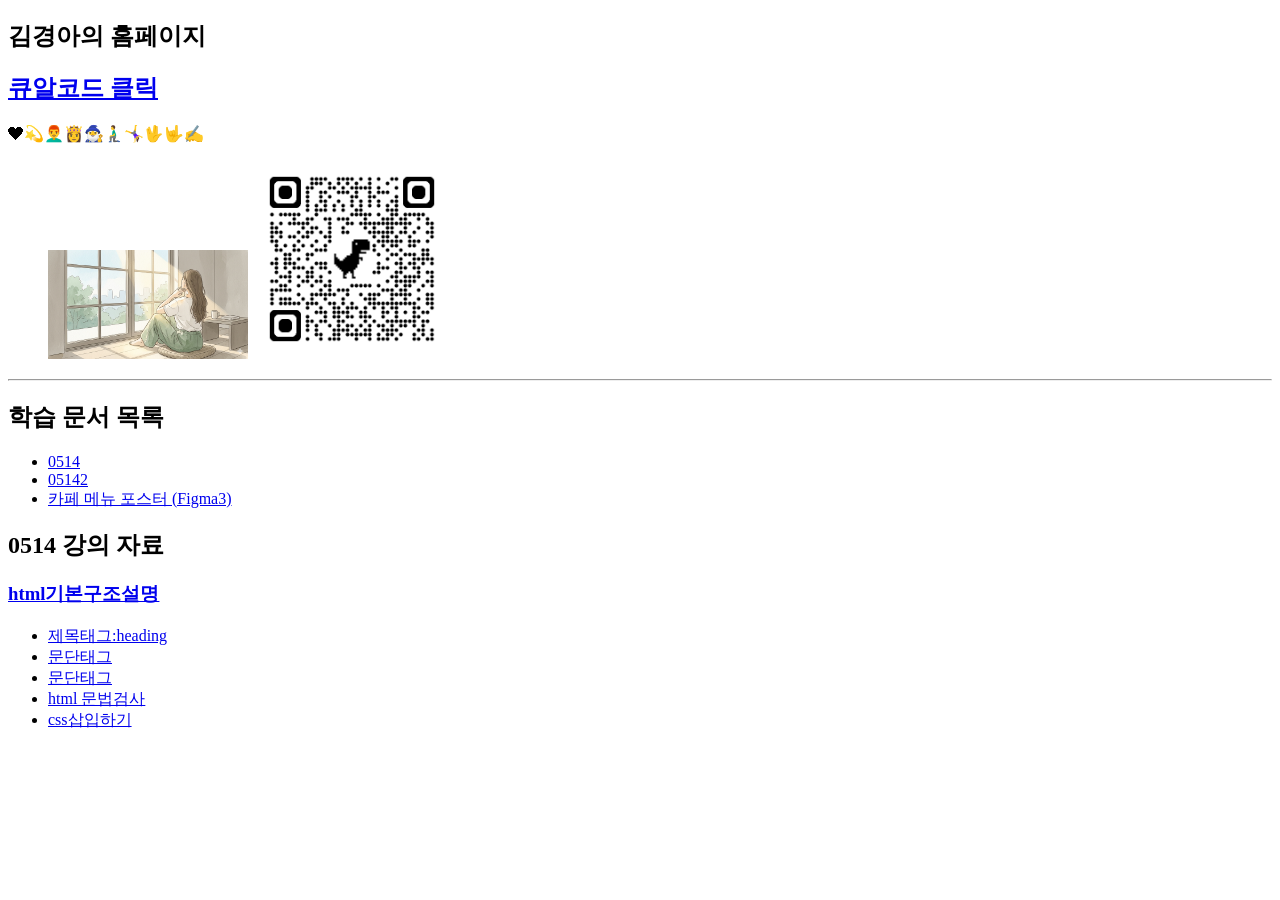
==== index.html @ 0fc68059 "최초커밋" ====
<!DOCTYPE html>
<html lang="ko">

<head>
    <meta charset="UTF-8">
    <link rel="icon" href="favicon.svg" type="image/svg+xml">
    <title>시멘틱 구조 변경</title>
</head>

<body>
    <!-- 상단 네비게이션 및 주요 링크 섹션 -->
    <header>
        <nav>
            <h1>김경아의 홈페이지</h1>
            <h2><a href="qr.html">큐알코드 클릭</a></h2>
        </nav>
        <p>❤💫👨‍🦰👸🧙‍♂️🧎‍♂️🤸‍♀️🖖🤟✍</p>
    </header>
    <!-- 이미지 콘텐츠 영역 -->
    <section>
        <figure>
            <img src="./ex01/1.png" alt="소개 이미지 1" width="200">
            <img src="./ex01/qr.png" alt="큐알코드 이미지" width="200">
        </figure>
    </section>
    <hr>
    <!-- 문서 목록 및 학습 링크 메인 콘텐츠 -->
    <main>
        <section>
            <h2>학습 문서 목록</h2>
            <nav>
                <ul>
                    <li><a href="docs/html_basic_structure.html">0514</a></li>
                    <li><a href="docs/html_basic_structure.html">05142</a></li>
                    <li><a href="figma3.html">카페 메뉴 포스터 (Figma3)</a></li>
                </ul>
            </nav>
        </section>
        <section>
            <h2>0514 강의 자료</h2>
            <article>
                <h3><a href="docs/html_basic_structure.html">html기본구조설명</a></h3>
                <nav>
                    <ul>
                        <li><a href="01/ex1-4.html">제목태그:heading</a></li>
                        <li><a href="01/ex1-5.html">문단태그</a></li>
                        <li><a href="01/ex1-5.html">문단태그</a></li>
                        <li><a href="https://validator.w3.org/">html 문법검사</a></li>
                        <li><a href="02/ex2-1.html">css삽입하기</a></li>
                    </ul>
                </nav>
            </article>
        </section>
    </main>
</body>

</html>
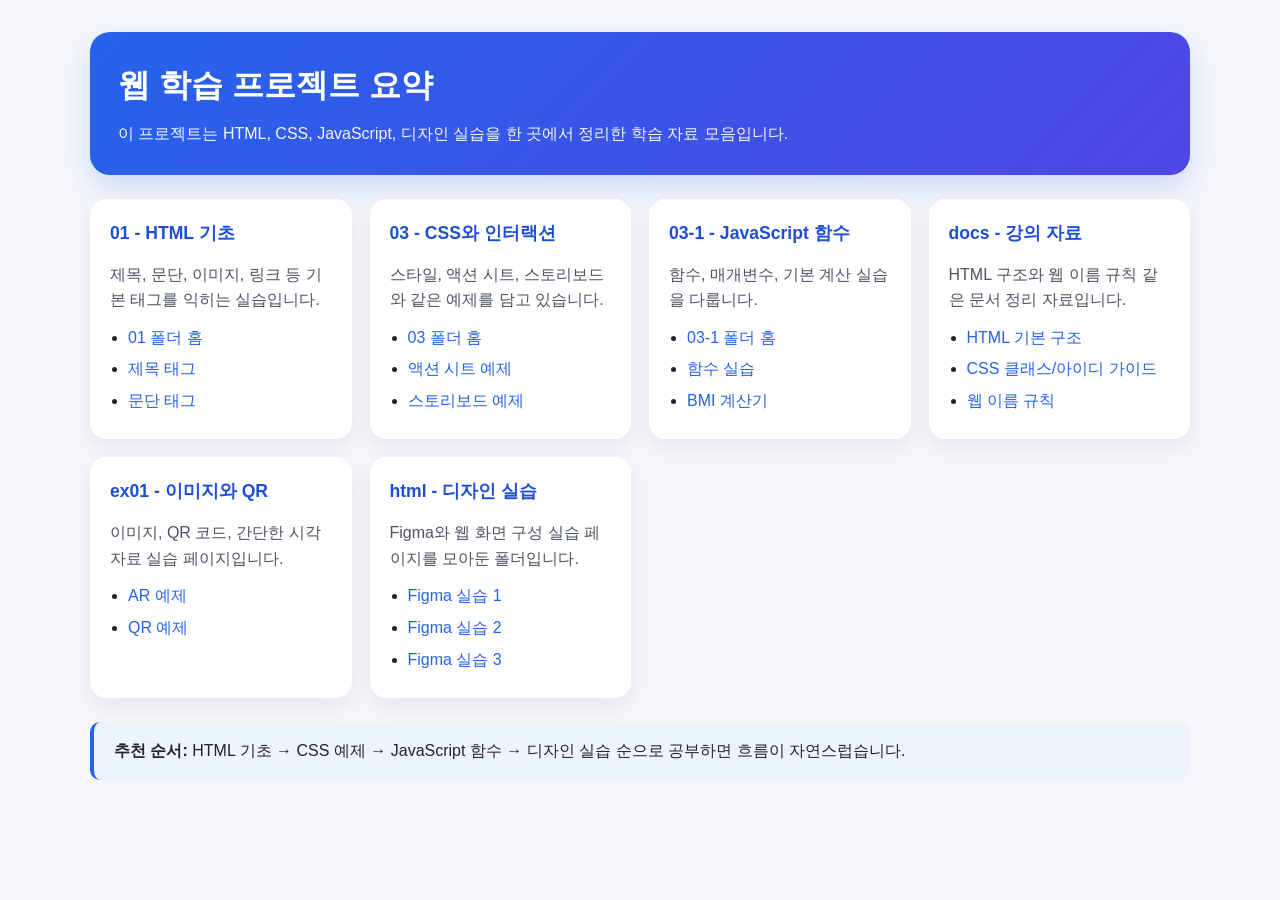
==== commit 49ea98ce: "인덱스정리" ====
--- a/index.html
+++ b/index.html
@@ -1,57 +1,170 @@
 <!DOCTYPE html>
 <html lang="ko">
-
 <head>
     <meta charset="UTF-8">
-    <link rel="icon" href="favicon.svg" type="image/svg+xml">
-    <title>시멘틱 구조 변경</title>
+    <meta name="viewport" content="width=device-width, initial-scale=1.0">
+    <title>웹 학습 프로젝트 요약</title>
+    <style>
+        :root {
+            color-scheme: light;
+            font-family: "Malgun Gothic", "Apple SD Gothic Neo", sans-serif;
+        }
+
+        body {
+            margin: 0;
+            background: #f5f7fb;
+            color: #223;
+            line-height: 1.6;
+        }
+
+        .wrap {
+            max-width: 1100px;
+            margin: 0 auto;
+            padding: 32px 20px 60px;
+        }
+
+        .hero {
+            background: linear-gradient(135deg, #2563eb, #4f46e5);
+            color: white;
+            padding: 28px;
+            border-radius: 20px;
+            box-shadow: 0 12px 30px rgba(37, 99, 235, 0.2);
+        }
+
+        .hero h1 {
+            margin: 0 0 10px;
+            font-size: 2rem;
+        }
+
+        .hero p {
+            margin: 0;
+            font-size: 1rem;
+            opacity: 0.95;
+        }
+
+        .grid {
+            display: grid;
+            grid-template-columns: repeat(auto-fit, minmax(240px, 1fr));
+            gap: 18px;
+            margin-top: 24px;
+        }
+
+        .card {
+            background: white;
+            border-radius: 16px;
+            padding: 20px;
+            box-shadow: 0 8px 22px rgba(15, 23, 42, 0.08);
+        }
+
+        .card h2 {
+            margin-top: 0;
+            font-size: 1.1rem;
+            color: #1d4ed8;
+        }
+
+        .card p {
+            margin: 8px 0 12px;
+            color: #4b5563;
+        }
+
+        .card ul {
+            padding-left: 18px;
+            margin: 0;
+        }
+
+        .card li {
+            margin-bottom: 6px;
+        }
+
+        .card a {
+            color: #2563eb;
+            text-decoration: none;
+        }
+
+        .card a:hover {
+            text-decoration: underline;
+        }
+
+        .note {
+            margin-top: 24px;
+            background: #eef4ff;
+            border-left: 4px solid #2563eb;
+            padding: 16px 20px;
+            border-radius: 10px;
+        }
+    </style>
 </head>
+<body>
+    <div class="wrap">
+        <header class="hero">
+            <h1>웹 학습 프로젝트 요약</h1>
+            <p>이 프로젝트는 HTML, CSS, JavaScript, 디자인 실습을 한 곳에서 정리한 학습 자료 모음입니다.</p>
+        </header>
 
-<body>
-    <!-- 상단 네비게이션 및 주요 링크 섹션 -->
-    <header>
-        <nav>
-            <h1>김경아의 홈페이지</h1>
-            <h2><a href="qr.html">큐알코드 클릭</a></h2>
-        </nav>
-        <p>❤💫👨‍🦰👸🧙‍♂️🧎‍♂️🤸‍♀️🖖🤟✍</p>
-    </header>
-    <!-- 이미지 콘텐츠 영역 -->
-    <section>
-        <figure>
-            <img src="./ex01/1.png" alt="소개 이미지 1" width="200">
-            <img src="./ex01/qr.png" alt="큐알코드 이미지" width="200">
-        </figure>
-    </section>
-    <hr>
-    <!-- 문서 목록 및 학습 링크 메인 콘텐츠 -->
-    <main>
-        <section>
-            <h2>학습 문서 목록</h2>
-            <nav>
+        <main class="grid">
+            <section class="card">
+                <h2>01 - HTML 기초</h2>
+                <p>제목, 문단, 이미지, 링크 등 기본 태그를 익히는 실습입니다.</p>
                 <ul>
-                    <li><a href="docs/html_basic_structure.html">0514</a></li>
-                    <li><a href="docs/html_basic_structure.html">05142</a></li>
-                    <li><a href="figma3.html">카페 메뉴 포스터 (Figma3)</a></li>
+                    <li><a href="01/index.html">01 폴더 홈</a></li>
+                    <li><a href="01/ex1-4.html">제목 태그</a></li>
+                    <li><a href="01/ex1-5.html">문단 태그</a></li>
                 </ul>
-            </nav>
+            </section>
+
+            <section class="card">
+                <h2>03 - CSS와 인터랙션</h2>
+                <p>스타일, 액션 시트, 스토리보드와 같은 예제를 담고 있습니다.</p>
+                <ul>
+                    <li><a href="03/index.html">03 폴더 홈</a></li>
+                    <li><a href="03/action-sheet.html">액션 시트 예제</a></li>
+                    <li><a href="03/storyboard.html">스토리보드 예제</a></li>
+                </ul>
+            </section>
+
+            <section class="card">
+                <h2>03-1 - JavaScript 함수</h2>
+                <p>함수, 매개변수, 기본 계산 실습을 다룹니다.</p>
+                <ul>
+                    <li><a href="03-1/index.html">03-1 폴더 홈</a></li>
+                    <li><a href="03-1/함수.html">함수 실습</a></li>
+                    <li><a href="03-1/bmi.html">BMI 계산기</a></li>
+                </ul>
+            </section>
+
+            <section class="card">
+                <h2>docs - 강의 자료</h2>
+                <p>HTML 구조와 웹 이름 규칙 같은 문서 정리 자료입니다.</p>
+                <ul>
+                    <li><a href="docs/html_basic_structure.html">HTML 기본 구조</a></li>
+                    <li><a href="docs/css_class_id_guide.html">CSS 클래스/아이디 가이드</a></li>
+                    <li><a href="docs/web-naming-rules.html">웹 이름 규칙</a></li>
+                </ul>
+            </section>
+
+            <section class="card">
+                <h2>ex01 - 이미지와 QR</h2>
+                <p>이미지, QR 코드, 간단한 시각 자료 실습 페이지입니다.</p>
+                <ul>
+                    <li><a href="ex01/ar.html">AR 예제</a></li>
+                    <li><a href="ex01/qr.html">QR 예제</a></li>
+                </ul>
+            </section>
+
+            <section class="card">
+                <h2>html - 디자인 실습</h2>
+                <p>Figma와 웹 화면 구성 실습 페이지를 모아둔 폴더입니다.</p>
+                <ul>
+                    <li><a href="html/figma.html">Figma 실습 1</a></li>
+                    <li><a href="html/figma2.html">Figma 실습 2</a></li>
+                    <li><a href="html/figma3.html">Figma 실습 3</a></li>
+                </ul>
+            </section>
+        </main>
+
+        <section class="note">
+            <strong>추천 순서:</strong> HTML 기초 → CSS 예제 → JavaScript 함수 → 디자인 실습 순으로 공부하면 흐름이 자연스럽습니다.
         </section>
-        <section>
-            <h2>0514 강의 자료</h2>
-            <article>
-                <h3><a href="docs/html_basic_structure.html">html기본구조설명</a></h3>
-                <nav>
-                    <ul>
-                        <li><a href="01/ex1-4.html">제목태그:heading</a></li>
-                        <li><a href="01/ex1-5.html">문단태그</a></li>
-                        <li><a href="01/ex1-5.html">문단태그</a></li>
-                        <li><a href="https://validator.w3.org/">html 문법검사</a></li>
-                        <li><a href="02/ex2-1.html">css삽입하기</a></li>
-                    </ul>
-                </nav>
-            </article>
-        </section>
-    </main>
+    </div>
 </body>
-
 </html>
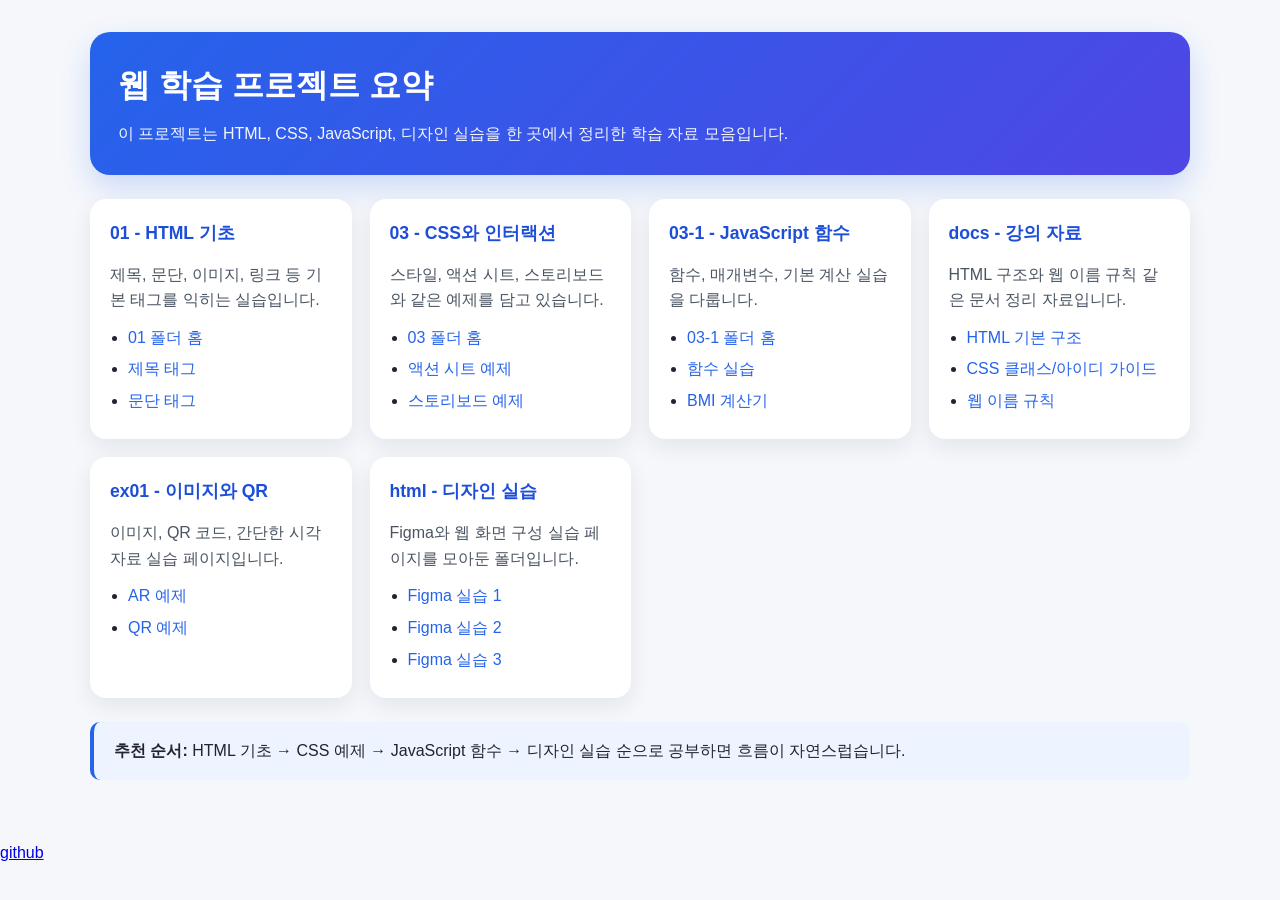
==== commit dc50416f: "add footer git repository add" ====
--- a/index.html
+++ b/index.html
@@ -166,5 +166,7 @@
             <strong>추천 순서:</strong> HTML 기초 → CSS 예제 → JavaScript 함수 → 디자인 실습 순으로 공부하면 흐름이 자연스럽습니다.
         </section>
     </div>
+        <footer><a href="https://github.com/qwerewqwerew/mbc-lesson" target="_blank">github</a></footer>
+    
 </body>
-</html>+</html>
